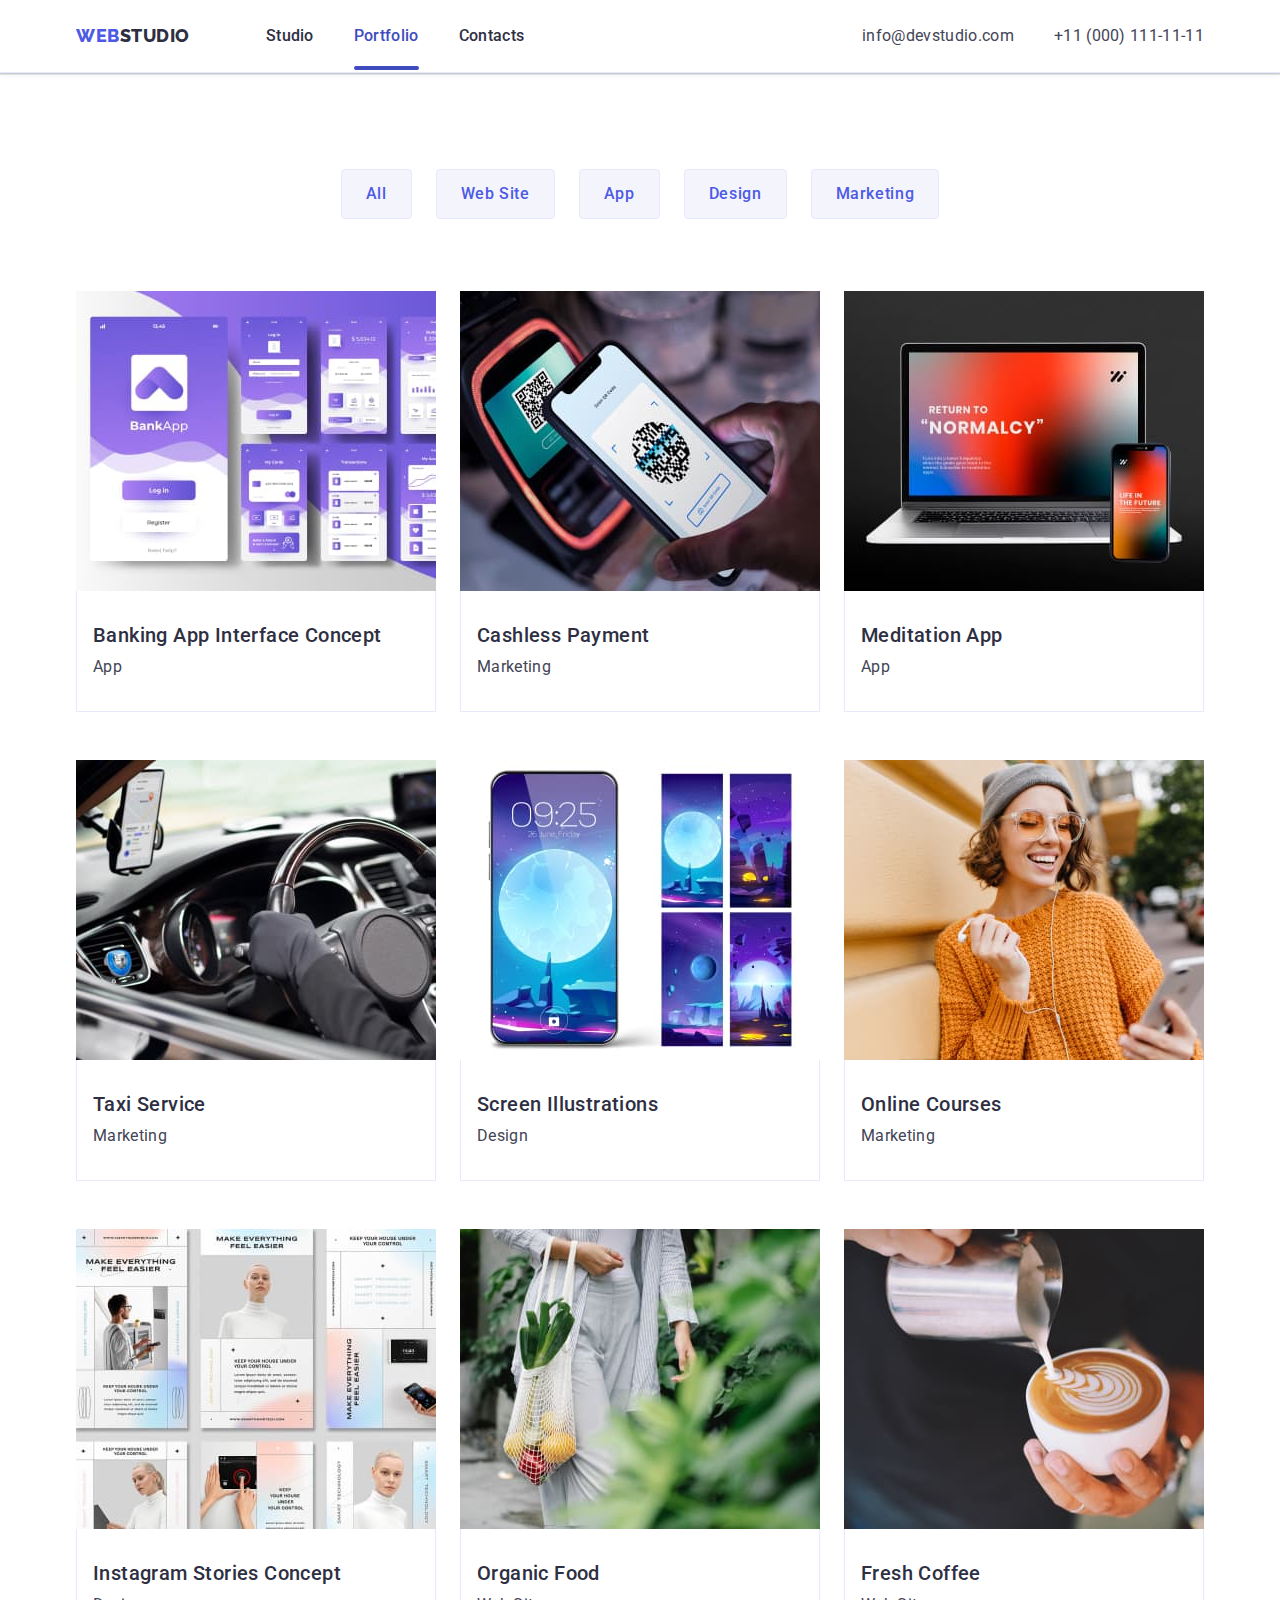
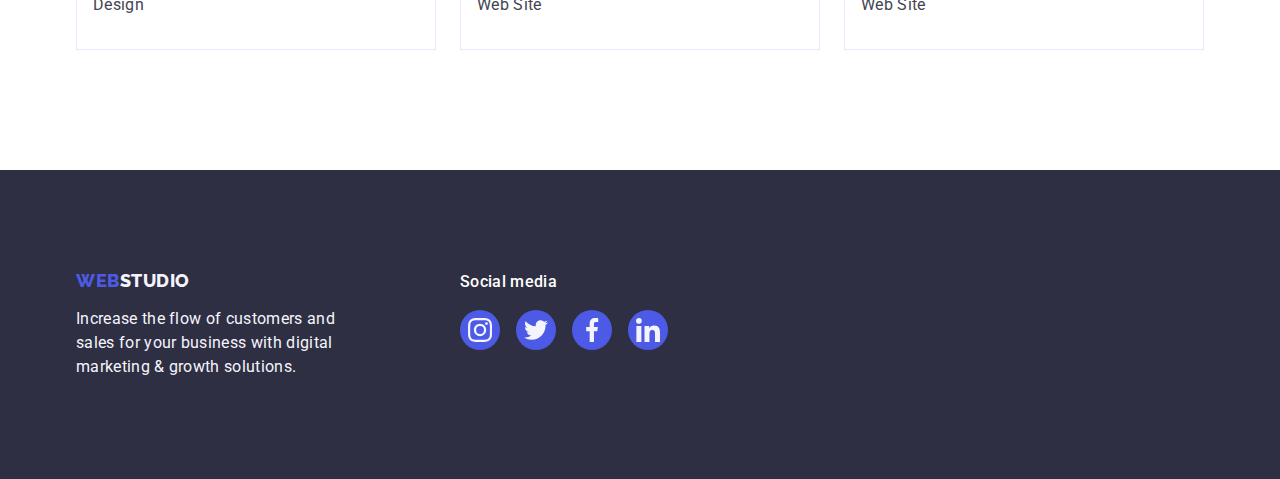
==== portfolio.html @ af59d5e8 "Initial commit" ====
<!DOCTYPE html>
<html lang="en">
  <head>
    <meta charset="UTF-8" />
    <meta name="viewport" content="width=device-width, initial-scale=1.0" />

    <link
      rel="stylesheet"
      href="https://cdnjs.cloudflare.com/ajax/libs/modern-normalize/2.0.0/modern-normalize.min.css"
    />

    <link rel="preconnect" href="https://fonts.googleapis.com" />
    <link rel="preconnect" href="https://fonts.gstatic.com" crossorigin />
    <link
      href="https://fonts.googleapis.com/css2?family=Raleway:wght@800&family=Roboto:wght@400;500;700;900&display=swap"
      rel="stylesheet"
    />

    <link rel="stylesheet" href="./css/styles.css" />
    <title>Portfolio</title>
  </head>
  <body class="body">
    <header class="header">
      <div class="container header-container">
        <nav class="header-navbar">
          <a class="header-logo-link link" href="./index.html"
            >Web<span class="logo-span">Studio</span></a
          >
          <ul class="header-list list">
            <li>
              <a class="header-list-link link" href="./index.html">Studio</a>
            </li>
            <li>
              <a class="header-list-link link current" href="./portfolio.html"
                >Portfolio</a
              >
            </li>
            <li><a class="header-list-link link" href="">Contacts</a></li>
          </ul>
        </nav>
        <address class="header-addr-list">
          <ul class="header-addr-list list">
            <li>
              <a class="header-addr-link link" href="mailto:info@devstudio.com"
                >info@devstudio.com</a
              >
            </li>
            <li>
              <a class="header-addr-link link" href="tel:+110001111111"
                >+11 (000) 111-11-11</a
              >
            </li>
          </ul>
        </address>
      </div>
    </header>

    <main>
      <section class="portfolio-section">
        <div class="container">
          <h1 class="visually-hidden">Filtr</h1>
          <ul class="buttons-container list">
            <li><button class="menu-button" type="button">All</button></li>
            <li>
              <button class="menu-button" type="button">Web Site</button>
            </li>
            <li><button class="menu-button" type="button">App</button></li>
            <li><button class="menu-button" type="button">Design</button></li>
            <li>
              <button class="menu-button" type="button">Marketing</button>
            </li>
          </ul>
          <ul class="portfolio-item-list list">
            <li class="gallary-container">
              <a href="" class="gallary-link link">
                <div class="gallary-text">
                  <img
                    src="./images/banking-app.jpg"
                    alt="Banking Interface"
                    width="360"
                    height="300"
                  />
                  <p class="gallery-cover-text">
                    14 Stylish and User-Friendly App Design Concepts · Task
                    Manager App · Calorie Tracker App · Exotic Fruit Ecommerce
                    App · Cloud Storage App
                  </p>
                </div>
                <div class="div-text">
                  <h2 class="gallery-title">Banking App Interface Concept</h2>
                  <p class="paragraph">App</p>
                </div>
              </a>
            </li>
            <li class="gallary-container">
              <a href="" class="gallary-link link">
                <div class="gallary-text">
                  <img
                    src="./images/cashless-payment.jpg"
                    alt="Cashless Payment"
                    width="360"
                    height="300"
                  />
                  <p class="gallery-cover-text">
                    14 Stylish and User-Friendly App Design Concepts · Task
                    Manager App · Calorie Tracker App · Exotic Fruit Ecommerce
                    App · Cloud Storage App
                  </p>
                </div>
                <div class="div-text">
                  <h2 class="gallery-title">Cashless Payment</h2>
                  <p class="paragraph">Marketing</p>
                </div>
              </a>
            </li>
            <li class="gallary-container">
              <a href="" class="gallary-link link">
                <div class="gallary-text">
                  <img
                    src="./images/meditation-app.jpg"
                    alt="Meditation App"
                    width="360"
                    height="300"
                  />
                  <p class="gallery-cover-text">
                    14 Stylish and User-Friendly App Design Concepts · Task
                    Manager App · Calorie Tracker App · Exotic Fruit Ecommerce
                    App · Cloud Storage App
                  </p>
                </div>
                <div class="div-text">
                  <h2 class="gallery-title">Meditation App</h2>
                  <p class="paragraph">App</p>
                </div>
              </a>
            </li>
            <li class="gallary-container">
              <a href="" class="gallary-link link">
                <div class="gallary-text">
                  <img
                    src="./images/taxi-service.jpg"
                    alt="Taxi Service"
                    width="360"
                    height="300"
                  />
                  <p class="gallery-cover-text">
                    14 Stylish and User-Friendly App Design Concepts · Task
                    Manager App · Calorie Tracker App · Exotic Fruit Ecommerce
                    App · Cloud Storage App
                  </p>
                </div>
                <div class="div-text">
                  <h2 class="gallery-title">Taxi Service</h2>
                  <p class="paragraph">Marketing</p>
                </div>
              </a>
            </li>
            <li class="gallary-container">
              <a href="" class="gallary-link link">
                <div class="gallary-text">
                  <img
                    src="./images/screen-illustrations.jpg"
                    alt="Screen Illustrations"
                    width="360"
                    height="300"
                  />
                  <p class="gallery-cover-text">
                    14 Stylish and User-Friendly App Design Concepts · Task
                    Manager App · Calorie Tracker App · Exotic Fruit Ecommerce
                    App · Cloud Storage App
                  </p>
                </div>
                <div class="div-text">
                  <h2 class="gallery-title">Screen Illustrations</h2>
                  <p class="paragraph">Design</p>
                </div></a
              >
            </li>
            <li class="gallary-container">
              <a href="" class="gallary-link link">
                <div class="gallary-text">
                  <img
                    src="./images/online-courses.jpg"
                    alt="Online Courses"
                    width="360"
                    height="300"
                  />
                  <p class="gallery-cover-text">
                    14 Stylish and User-Friendly App Design Concepts · Task
                    Manager App · Calorie Tracker App · Exotic Fruit Ecommerce
                    App · Cloud Storage App
                  </p>
                </div>
                <div class="div-text">
                  <h2 class="gallery-title">Online Courses</h2>
                  <p class="paragraph">Marketing</p>
                </div></a
              >
            </li>
            <li class="gallary-container">
              <a href="" class="gallary-link link">
                <div class="gallary-text">
                  <img
                    src="./images/instagram-stories-concept.jpg"
                    alt="Instagram Stories"
                    width="360"
                    height="300"
                  />
                  <p class="gallery-cover-text">
                    14 Stylish and User-Friendly App Design Concepts · Task
                    Manager App · Calorie Tracker App · Exotic Fruit Ecommerce
                    App · Cloud Storage App
                  </p>
                </div>
                <div class="div-text">
                  <h2 class="gallery-title">Instagram Stories Concept</h2>
                  <p class="paragraph">Design</p>
                </div></a
              >
            </li>
            <li class="gallary-container">
              <a href="" class="gallary-link link">
                <div class="gallary-text">
                  <img
                    src="./images/organic-food.jpg"
                    alt="Organic Food"
                    width="360"
                    height="300"
                  />
                  <p class="gallery-cover-text">
                    14 Stylish and User-Friendly App Design Concepts · Task
                    Manager App · Calorie Tracker App · Exotic Fruit Ecommerce
                    App · Cloud Storage App
                  </p>
                </div>
                <div class="div-text">
                  <h2 class="gallery-title">Organic Food</h2>
                  <p class="paragraph">Web Site</p>
                </div></a
              >
            </li>
            <li class="gallary-container">
              <a href="" class="gallary-link link">
                <div class="gallary-text">
                  <img
                    src="./images/fresh-coffee.jpg"
                    alt="Coffee"
                    width="360"
                    height="300"
                  />
                  <p class="gallery-cover-text">
                    14 Stylish and User-Friendly App Design Concepts · Task
                    Manager App · Calorie Tracker App · Exotic Fruit Ecommerce
                    App · Cloud Storage App
                  </p>
                </div>
                <div class="div-text">
                  <h2 class="gallery-title">Fresh Coffee</h2>
                  <p class="paragraph">Web Site</p>
                </div></a
              >
            </li>
          </ul>
        </div>
      </section>
    </main>
    <footer class="footer">
      <div class="container footer-container">
        <div class="footer-logo-container">
          <a class="footer-link" href="./index.html"
            >Web<span class="logo-span">Studio</span></a
          >
          <p class="footer-paragraph">
            Increase the flow of customers and sales for your business with
            digital marketing & growth solutions.
          </p>
        </div>
        <div class="footer-social-container">
          <p class="footer-social-paragraph">Social media</p>
          <ul class="footer-social-list list">
            <li class="footer-social-item">
              <a class="footer-social-link link" href="">
                <svg class="footer-social-icons" width="24" height="24">
                  <use href="./images/icons.svg#instagram"></use>
                </svg>
              </a>
            </li>
            <li class="footer-social-item">
              <a class="footer-social-link link" href="">
                <svg class="footer-social-icons" width="24" height="24">
                  <use href="./images/icons.svg#twitter"></use>
                </svg>
              </a>
            </li>
            <li class="footer-social-item">
              <a class="footer-social-link link" href="">
                <svg class="footer-social-icons" width="24" height="24">
                  <use href="./images/icons.svg#facebook"></use>
                </svg>
              </a>
            </li>
            <li class="footer-social-item">
              <a class="footer-social-link link" href="">
                <svg class="footer-social-icons" width="24" height="24">
                  <use href="./images/icons.svg#linkedin"></use>
                </svg>
              </a>
            </li>
          </ul>
        </div>
      </div>
    </footer>
  </body>
</html>
---- css/styles.css ----
/* ----General Selectors----- */

:root {
  --iris-color: #4d5ae5;
  --navyblue-color: #2e2f42;
  --slate-color: #434455;
  --white-color: #fff;
  --cloud-color: #f4f4fd;
  --ocean-color: #404bbf;
  --cornflower: #e7e9fc;
}

p,
h1,
h2,
h3,
h4,
h5,
h6 {
  margin-top: 0;
  margin-bottom: 0;
}

ul,
ol {
  margin-top: 0;
  margin-bottom: 0;
  padding-left: 0;
}

body {
  font-family: "Roboto", sans-serif;
  color: var(--slate-color);
  background-color: var(--white-color);
}

.container {
  width: 100%;
  max-width: 1158px;
  padding-left: 15px;
  padding-right: 15px;
  margin: 0 auto;
}

img {
  display: block;
  max-width: 100%;
}

.link {
  text-decoration: none;
}

.list {
  display: flex;
  padding-left: 0;
  margin: 0;
  list-style: none;
}

.paragraph {
  color: var(--slate-color);
  font-size: 16px;
  line-height: 1.5;
  letter-spacing: 0.32px;
}

.visually-hidden {
  position: absolute;
  width: 1px;
  height: 1px;
  margin: -1px;
  border: 0;
  padding: 0;
  white-space: nowrap;
  clip-path: inset(100%);
  clip: rect(0, 0, 0, 0);
  overflow: hidden;
}

.logo-span {
  color: var(--navyblue-color);
}

/* ----End General Selectors---- */

/* --------HEADER----------- */
.header {
  border-bottom: 1px solid var(--cornflower);
  box-shadow: 0px 2px 1px rgba(46, 47, 66, 0.08),
    0px 1px 1px rgba(46, 47, 66, 0.16), 0px 1px 6px rgba(46, 47, 66, 0.08);
}

.header-container {
  display: flex;
}

.header-list {
  display: flex;
  gap: 40px;
}

.header-navbar {
  display: flex;
  flex-grow: 1;
  align-items: center;
}

.header-logo-link {
  font-family: "Raleway", sans-serif;
  font-size: 18px;
  line-height: 1.17;
  color: var(--iris-color);
  letter-spacing: 0.03em;
  text-transform: uppercase;
  font-weight: 800;
  margin-right: 76px;
}

.header-list-link {
  font-weight: 500;
  font-size: 16px;
  line-height: 1.5;
  letter-spacing: 0.02em;
  color: var(--navyblue-color);
  padding-bottom: 24px;
  padding-top: 24px;
}
.header-list-link:hover,
.header-list-link:focus {
  color: var(--ocean-color);
}

.current {
  position: relative;
  color: var(--ocean-color);
  transition: color 250ms cubic-bezier(0.4, 0, 0.2, 1);
}

.current::after {
  content: "";
  position: absolute;
  width: 100%;
  left: 0;
  bottom: -1px;
  height: 4px;
  background-color: var(--ocean-color);
  border-radius: 2px;
}

.header-addr-list {
  font-style: normal;
}

.header-addr-list {
  display: flex;
  gap: 40px;
}

.header-addr-link {
  padding-bottom: 24px;
  padding-top: 24px;
  display: block;
  font-style: normal;
  font-size: 16px;
  line-height: 1.5;
  letter-spacing: 0.02em;
  color: var(--slate-color);
  transition: color 250ms cubic-bezier(0.4, 0, 0.2, 1);
}

.header-addr-link:hover,
.header-addr-link:focus {
  color: var(--ocean-color);
}

/* ---------END HEADER------------- */

/* -----------HERO------------ */

.hero {
  background-color: var(--navyblue-color);
  padding: 188px 0;
  background-image: linear-gradient(
      to bottom,
      rgba(46, 47, 66, 0.7),
      rgba(46, 47, 66, 0.7)
    ),
    url(../images/people-office-new.jpg);
  background-size: cover;
  background-repeat: no-repeat;
  background-position: center center;
  max-width: 1440px;
  margin: 0 auto;
}

.hero-title {
  max-width: 496px;
  color: var(--white-color);
  font-size: 56px;
  font-weight: 700;
  line-height: 1.07;
  letter-spacing: 1.12px;
  text-align: center;
  margin: 0 auto 48px;
}

.order-button {
  display: block;
  font-family: "Roboto", sans-serif;
  color: var(--white, #fff);
  font-size: 16px;
  font-weight: 500;
  line-height: 1.5;
  letter-spacing: 0.64px;
  background: var(--iris-color);
  cursor: pointer;
  margin: 0 auto;
  border-radius: 4px;
  box-shadow: 0px 4px 4px 0px rgba(0, 0, 0, 0.15);
  padding: 16px 32px;
  min-width: 169px;
  height: 56px;
  border: none;
  transition: background-color 250ms cubic-bezier(0.4, 0, 0.2, 1);
}

.order-button:hover,
.order-button:focus {
  background-color: var(--ocean-color);
}

/* -----------END HERO------------- */

/* -----------BASICS------------- */

.basics-section {
  padding: 120px 0;
}

.basics-title {
  color: var(--navyblue-color);
  font-size: 20px;
  font-weight: 500;
  line-height: 1.2;
  letter-spacing: 0.02em;
  margin-bottom: 8px;
}

.basics-list {
  gap: 24px;
}

.basics-icon-container {
  display: flex;
  justify-content: center;
  align-items: center;
  margin-bottom: 8px;
  border-radius: 4px;
  background: var(--cloud-color);
  width: 264px;
  height: 112px;
}

.basics-item {
  width: calc((100% - 24px * 3) / 4);
}
/* ----------- END BASICS------------- */

/* --------DOUING------------ */

.doing-section {
  padding-bottom: 120px;
}

.doing-title {
  color: var(--navyblue-color);
  font-size: 36px;
  font-weight: 500;
  line-height: 1.11;
  text-transform: capitalize;
  text-align: center;
  letter-spacing: 0.02em;
  margin-top: 0;
  margin-bottom: 72px;
}

.doing-list {
  display: flex;
  gap: 24px;
}
.doing-item {
  width: calc((100% - 24px * 2) / 3);
}
/* --------END DOUING------------ */

/* --------TEAM---------- */

.team-section {
  padding: 120px 0;
  background-color: var(--cloud-color);
}
.team-title {
  margin-top: 0;
  margin-bottom: 72px;
  font-size: 36px;
  line-height: 1.11;
  text-align: center;
  letter-spacing: 0.02em;
  text-transform: capitalize;
  color: var(--navyblue-color);
}
.team-list-img {
  display: flex;
  gap: 24px;
  justify-content: center;
}

/* .four-container-icons {
  height: 40px;
  width: 40px;
  gap: 24px;
  border-radius: 50%;
  border: 1px solid var(--iris-color);
  display: flex;
  justify-content: center;
  align-items: center;
  background-color: var(--iris-color);
} */

.team-list-img-item {
  background-color: var(--white-color);
  width: calc((100% - 72px) / 4);
  border-radius: 0px 0px 4px 4px;
  box-shadow: 0px 1px 6px rgba(46, 47, 66, 0.08),
    0px 1px 1px rgba(46, 47, 66, 0.16), 0px 2px 1px rgba(46, 47, 66, 0.08);
}

.team-div-worker {
  padding: 32px 0;
}

.team-subtitle {
  margin-top: 0;
  text-align: center;
  margin-bottom: 8px;
  font-weight: 500;
  font-size: 20px;
  line-height: 1.2;
  letter-spacing: 0.02em;
  color: var(--navyblue-color);
}

.team-paragraph {
  margin: 0;
  line-height: 1.5;
  letter-spacing: 0.02em;
  font-size: 16px;
  text-align: center;
  margin-bottom: 8px;
}

.team-list {
  display: flex;
  justify-content: center;
  gap: 24px;
}

.team-item {
  width: 40px;
  height: 40px;
}

.team-link {
  width: 100%;
  height: 100%;
  background-color: var(--iris-color);
  border-radius: 50%;
  display: flex;
  align-items: center;
  justify-content: center;
  transition: background-color 250ms cubic-bezier(0.4, 0, 0.2, 1);
}
.team-link:hover,
.team-link:focus {
  background-color: var(--ocean-color);
}

.team-icons {
  fill: var(--cloud-color);
}

/* --------END TEAM---------- */

/* -----CUSTOMERS---------- */

.customers-section {
  padding: 120px 0;
}

.customers-title {
  color: var(--navyblue-color);
  text-align: center;
  font-family: Roboto;
  font-size: 36px;
  font-weight: 700;
  line-height: 1.11;
  letter-spacing: 0.02em;
  text-transform: capitalize;
  margin-bottom: 72px;
}

.customers-list {
  display: flex;
  gap: 24px;
}

.customers-item {
  height: 88px;
  width: calc((100% - 120px) / 6);
}

.customers-link {
  display: flex;
  width: 100%;
  height: 100%;
  border: 1px solid #8e8f99;
  border-radius: 4px;
  justify-content: center;
  align-items: center;
  color: #8e8f99;
  transition: border-color 250ms cubic-bezier(0.4, 0, 0.2, 1),
    color 250ms cubic-bezier(0.4, 0, 0.2, 1);
}

.customers-link:hover,
.customers-link:focus {
  border-color: var(--ocean-color);
  color: var(--ocean-color);
}

.customers-icons {
  fill: currentColor;
}

/* -----END CUSTOMERS---------- */

/* ---------FOOTER----------------- */

.footer {
  padding: 100px 0;
  background-color: var(--navyblue-color);
}

.footer-container {
  display: flex;
  align-items: baseline;
}
.footer-logo-container {
  margin-right: 120px;
}
.footer-link {
  display: inline-block;
  margin-bottom: 16px;
  font-family: "Raleway", sans-serif;
  font-size: 18px;
  line-height: 1.17;
  color: var(--iris-color);
  letter-spacing: 0.03em;
  text-transform: uppercase;
  font-weight: 800;
  text-decoration: none;
}
.footer .logo-span {
  color: var(--cloud-color);
}
.footer-paragraph {
  color: var(--cloud-color);
  line-height: 1.5;
  letter-spacing: 0.02em;
  max-width: 264px;
}

.footer-social-paragraph {
  color: var(--white-color);
  line-height: 1.5;
  letter-spacing: 0.02em;
  max-width: 264px;
  font-weight: 500;
  margin-bottom: 16px;
}
.footer-social-container {
}
.footer-social-list {
  display: flex;
  gap: 16px;
}

.footer-social-item {
}
.footer-social-link {
  display: flex;
  justify-content: center;
  align-items: center;
  width: 40px;
  height: 40px;
  background-color: var(--iris-color);
  border-radius: 50%;
  transition: background-color 250ms cubic-bezier(0.4, 0, 0.2, 1);
}
.footer-social-link:hover,
.footer-social-link:focus {
  background-color: #31d0aa;
}
.footer-social-icons {
  fill: var(--cloud-color);
}

/* ----------END FOOTER--------------- */

/* -----------PORTFOLIO-------------- */
.portfolio-section {
  padding-top: 96px;
  padding-bottom: 120px;
}
.buttons-container {
  display: flex;
  justify-content: center;
  gap: 24px;
  margin-bottom: 72px;
}

.menu-button {
  border-radius: 4px;
  padding-top: 12px;
  padding-bottom: 12px;
  padding-left: 24px;
  padding-right: 24px;
  font-family: "Roboto", sans-serif;
  cursor: pointer;
  color: var(--iris-color);
  text-align: center;
  font-size: 16px;
  font-weight: 500;
  line-height: 1.5;
  letter-spacing: 0.04em;
  border: 1px solid var(--cornflower);
  background: var(--cloud-color);
  transition: color 250ms cubic-bezier(0.4, 0, 0.2, 1),
    background-color 250ms cubic-bezier(0.4, 0, 0.2, 1),
    border-color 250ms cubic-bezier(0.4, 0, 0.2, 1),
    box-shadow 250ms cubic-bezier(0.4, 0, 0.2, 1);
}

.menu-button:hover,
.menu-button:focus {
  box-shadow: 0px 3px 1px rgba(0, 0, 0, 0.1), 0px 2px 1px rgba(0, 0, 0, 0.08),
    0px 2px 2px rgba(0, 0, 0, 0.12);
  color: var(--white-color);
  background-color: var(--ocean-color);
  border: 1px solid transparent;
}

.portfolio-item-list {
  display: flex;
  flex-wrap: wrap;
  column-gap: 24px;
  row-gap: 48px;
}

.gallary-container {
  width: calc((100% - 48px) / 3);
}

.gallary-link {
  display: block;
  transition: box-shadow 250ms cubic-bezier(0.4, 0, 0.2, 1);
}

.gallary-link:hover,
.gallary-link:focus {
  box-shadow: 0px 1px 6px rgba(46, 47, 66, 0.08),
    0px 1px 1px rgba(46, 47, 66, 0.16), 0px 2px 1px rgba(46, 47, 66, 0.08);
}

.gallary-text {
  position: relative;
  overflow: hidden;
}

.gallery-cover-text {
  position: absolute;
  top: 0;
  left: 0;
  color: var(--cloud-color);
  font-size: 16px;
  font-style: normal;
  font-weight: 400;
  line-height: 1.5;
  letter-spacing: 0.02em;
  padding: 40px 32px;
  background-color: var(--iris-color);
  height: 100%;
  transform: translateY(100%);
  transition: transform 250ms cubic-bezier(0.4, 0, 0.2, 1);
}

.gallary-link:hover .gallery-cover-text,
.gallary-link:focus .gallery-cover-text {
  transform: translateY(0%);
}

.gallery-title {
  color: var(--navyblue-color);
  font-size: 20px;
  font-weight: 500;
  line-height: 1.2;
  text-transform: capitalize;
  letter-spacing: 0.02em;
  margin-bottom: 8px;
}

.div-text {
  padding: 32px 16px;
  border: 1px solid var(--cornflower);
  border-top: none;
}

/* -----Modul Window----- */

.backdrop {
  position: fixed;
  width: 100%;
  height: 100%;
  top: 0;
  left: 0;
  background-color: rgba(46, 47, 66, 0.4);
  transition: opacity 250ms cubic-bezier(0.4, 0, 0.2, 1),
    visibility 250ms cubic-bezier(0.4, 0, 0.2, 1);
}
.modal {
  position: absolute;
  top: 50%;
  left: 50%;
  transform: translate(-50%, -50%) scale(1);
  width: 408px;
  min-height: 584px;
  background-color: #fcfcfc;
  border-radius: 4px;
  box-shadow: 0px 1px 1px rgba(0, 0, 0, 0.14), 0px 1px 3px rgba(0, 0, 0, 0.12),
    0px 2px 1px rgba(0, 0, 0, 0.2);
  transition: transform 250ms cubic-bezier(0.4, 0, 0.2, 1);
}
.modal-close-btn {
  position: absolute;
  top: 24px;
  right: 24px;
  width: 24px;
  height: 24px;
  border-radius: 50%;
  border: 1px solid rgba(0, 0, 0, 0.1);
  cursor: pointer;
  background-color: #e7e9fc;
  border-radius: 50%;
  display: flex;
  align-items: center;
  justify-content: center;
  transition: background-color 250ms cubic-bezier(0.4, 0, 0.2, 1),
    border 250ms cubic-bezier(0.4, 0, 0.2, 1);
  padding: 0;
}
.close-icon {
  transition: fill 250ms cubic-bezier(0.4, 0, 0.2, 1);
}
.modal-close-btn:hover,
.modal-close-btn:focus {
  background-color: #404bbf;
  border: none;
  fill: #ffffff;
}
.is-hidden {
  opacity: 0;
  visibility: hidden;
  pointer-events: none;
}
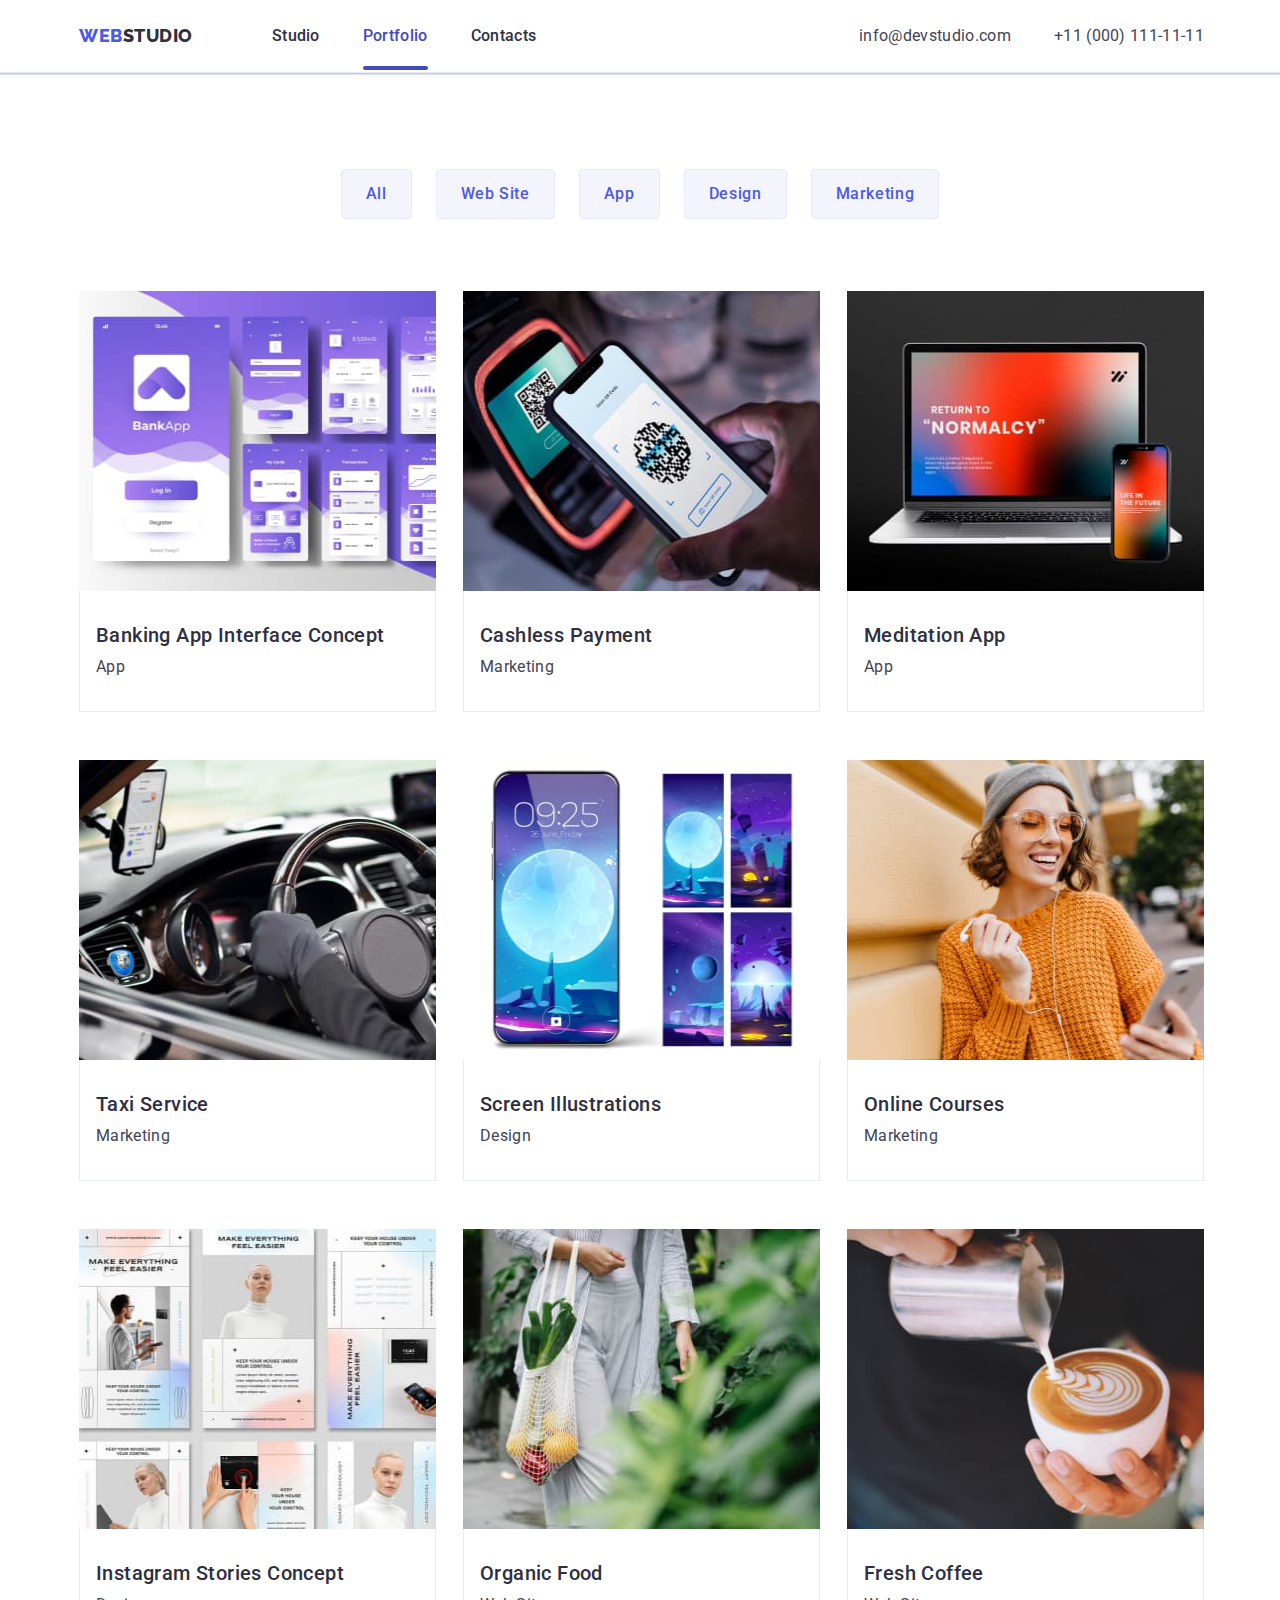
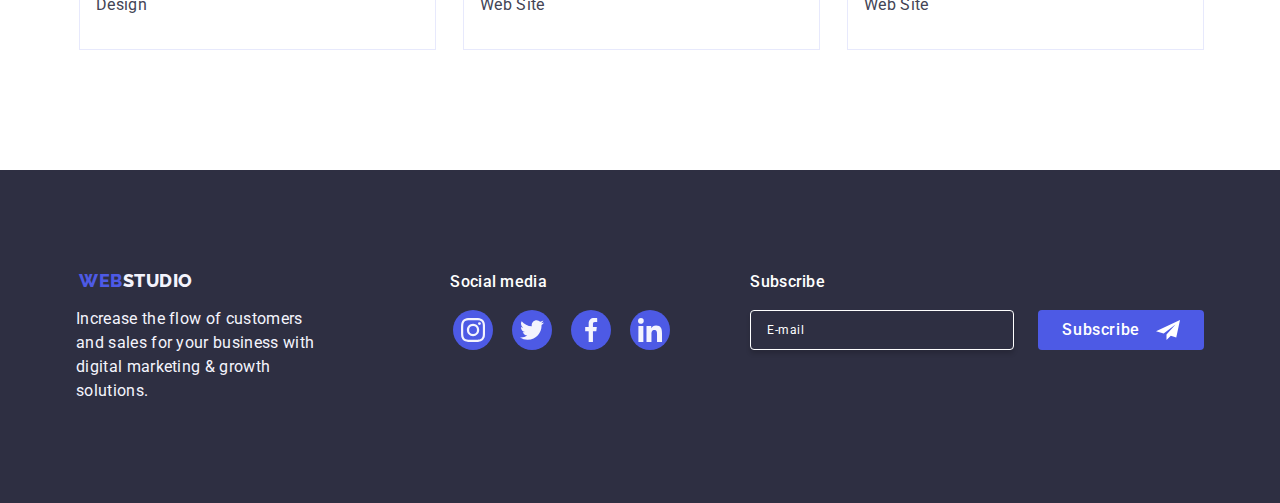
==== commit 8462365d: "Update portfolio.html" ====
--- a/portfolio.html
+++ b/portfolio.html
@@ -308,6 +308,25 @@
             </li>
           </ul>
         </div>
+        <div class="form-footer-container">
+          <p class="footer-subscribe">Subscribe</p>
+          <form class="footer-form">
+            <label class="footer-label" aria-label="Subscribe">
+              <input
+                class="footer-input"
+                type="email"
+                name="email"
+                placeholder="E-mail"
+              />
+            </label>
+            <button class="footer-form-button" type="submit">
+              Subscribe
+              <svg class="footer-form-icon" width="24" height="24">
+                <use href="./images/icons.svg#icon-frame"></use>
+              </svg>
+            </button>
+          </form>
+        </div>
       </div>
     </footer>
   </body>
--- a/css/styles.css
+++ b/css/styles.css
@@ -8,6 +8,7 @@
   --cloud-color: #f4f4fd;
   --ocean-color: #404bbf;
   --cornflower: #e7e9fc;
+  --lightslate: #8e8f99;
 }
 
 p,
@@ -515,7 +516,60 @@
 .footer-social-icons {
   fill: var(--cloud-color);
 }
-
+.form-footer-container {
+  margin-left: 80px;
+}
+.footer-subscribe {
+  color: var(--white-color);
+  font-size: 16px;
+  font-weight: 500;
+  line-height: 1.5;
+  letter-spacing: 0.02em;
+  margin-bottom: 16px;
+}
+.footer-form {
+  display: flex;
+  gap: 24px;
+}
+.footer-input {
+  width: 264px;
+  height: 40px;
+  background-color: transparent;
+  border-radius: 4px;
+  border: 1px solid var(--white-color);
+  box-shadow: 0px 4px 4px 0px rgba(0, 0, 0, 0.15);
+  padding: 0 16px;
+  color: var(--white-color);
+  font-size: 12px;
+  line-height: 2;
+  letter-spacing: 0.04em;
+  filter: drop-shadow(0px 4px 4px 0px rgba(0, 0, 0, 0.15));
+}
+
+.footer-input::placeholder {
+  color: var(--white-color);
+}
+.footer-form-button {
+  display: flex;
+  justify-content: center;
+  align-items: center;
+  height: 40px;
+  min-width: 165px;
+  color: var(--white-color);
+  text-align: center;
+  font-size: 16px;
+  font-weight: 500;
+  line-height: 1.5;
+  letter-spacing: 0.04em;
+  padding: 8px 24px;
+  border-radius: 4px;
+  background: var(--iris-color);
+  border: none;
+}
+.footer-form-icon {
+  margin-left: 16px;
+  fill: var(--white-color);
+}
 /* ----------END FOOTER--------------- */
 
 /* -----------PORTFOLIO-------------- */
@@ -625,6 +679,8 @@
   border: 1px solid var(--cornflower);
   border-top: none;
 }
+
+/* -------END PORFOLIO------- */
 
 /* -----Modul Window----- */
 
@@ -650,7 +706,9 @@
   box-shadow: 0px 1px 1px rgba(0, 0, 0, 0.14), 0px 1px 3px rgba(0, 0, 0, 0.12),
     0px 2px 1px rgba(0, 0, 0, 0.2);
   transition: transform 250ms cubic-bezier(0.4, 0, 0.2, 1);
-}
+  padding: 72px 24px 24px 24px;
+}
+
 .modal-close-btn {
   position: absolute;
   top: 24px;
@@ -683,3 +741,134 @@
   visibility: hidden;
   pointer-events: none;
 }
+
+.modal-title {
+  width: 100%;
+  max-width: 360px;
+  color: var(--navyblue-color);
+  text-align: center;
+  font-size: 16px;
+  font-weight: 500;
+  line-height: 1.5;
+  letter-spacing: 0.02em;
+  margin-bottom: 16px;
+}
+
+.modal-input {
+  width: 100%;
+  height: 40px;
+  border-radius: 4px;
+  background-color: transparent;
+  outline: transparent;
+  padding-left: 38px;
+}
+
+.input-wrap {
+  position: relative;
+}
+
+.modal-input-icon {
+  position: absolute;
+  left: 16px;
+  top: 50%;
+  transform: translateY(-50%);
+}
+
+.modal-field {
+  margin-bottom: 8px;
+}
+
+.modal-input:focus {
+  border-color: var(--iris-color);
+}
+
+.modal-input:focus + .modal-input-icon {
+  fill: var(--iris-color);
+}
+.modal-input-label {
+  color: var(--lightslate);
+  font-size: 12px;
+  line-height: 1.17;
+  letter-spacing: 0.04em;
+  margin-bottom: 4px;
+  border-color: none;
+}
+
+.modal-form-btn {
+  width: 169px;
+  height: 56;
+  display: block;
+  margin: 0 auto;
+  padding: 16px 32px;
+  align-items: flex-start;
+  border-radius: 4px;
+  background: var(--iris-color);
+  box-shadow: 0px 4px 4px 0px rgba(0, 0, 0, 0.15);
+  color: var(--white-color);
+  text-align: center;
+  font-size: 16px;
+  font-weight: 500;
+  line-height: 1.5;
+  letter-spacing: 0.04px;
+}
+
+.modal-text-area {
+  display: flex;
+  flex-direction: column;
+  align-items: flex-start;
+  height: 120px;
+  width: 100%;
+  border-radius: 4px;
+  background-color: transparent;
+  outline: transparent;
+  padding: 8px 8px 8px 16px;
+  font-size: 12px;
+  font-weight: 400;
+  line-height: 1.67;
+  letter-spacing: 0.04px;
+  resize: none;
+}
+
+.modal-text-area:focus {
+  border-color: var(--iris-color);
+}
+
+.check-text {
+  color: var(--lightslate);
+  font-size: 12px;
+  line-height: 1.67;
+  letter-spacing: 0.04em;
+  display: flex;
+  align-items: center;
+}
+
+.privacy-link {
+  color: var(--iris-color);
+  line-height: 1.33;
+}
+
+.check-text span {
+  display: flex;
+  align-items: center;
+  justify-content: center;
+  width: 16px;
+  height: 16px;
+  border-radius: 2px;
+  border: 1px solid var(--navyblue-color, rgba(46, 47, 66, 0.4));
+  margin-right: 8px;
+  fill: transparent;
+}
+
+.modal-check:checked + .check-text span {
+  background-color: var(--ocean-color);
+  border: none;
+  fill: var(--white-color);
+}
+
+.modal-check:focus + .check-text span {
+  border-color: var(--iris-color);
+}
+
+a {
+  margin-left: 3px;
+}
